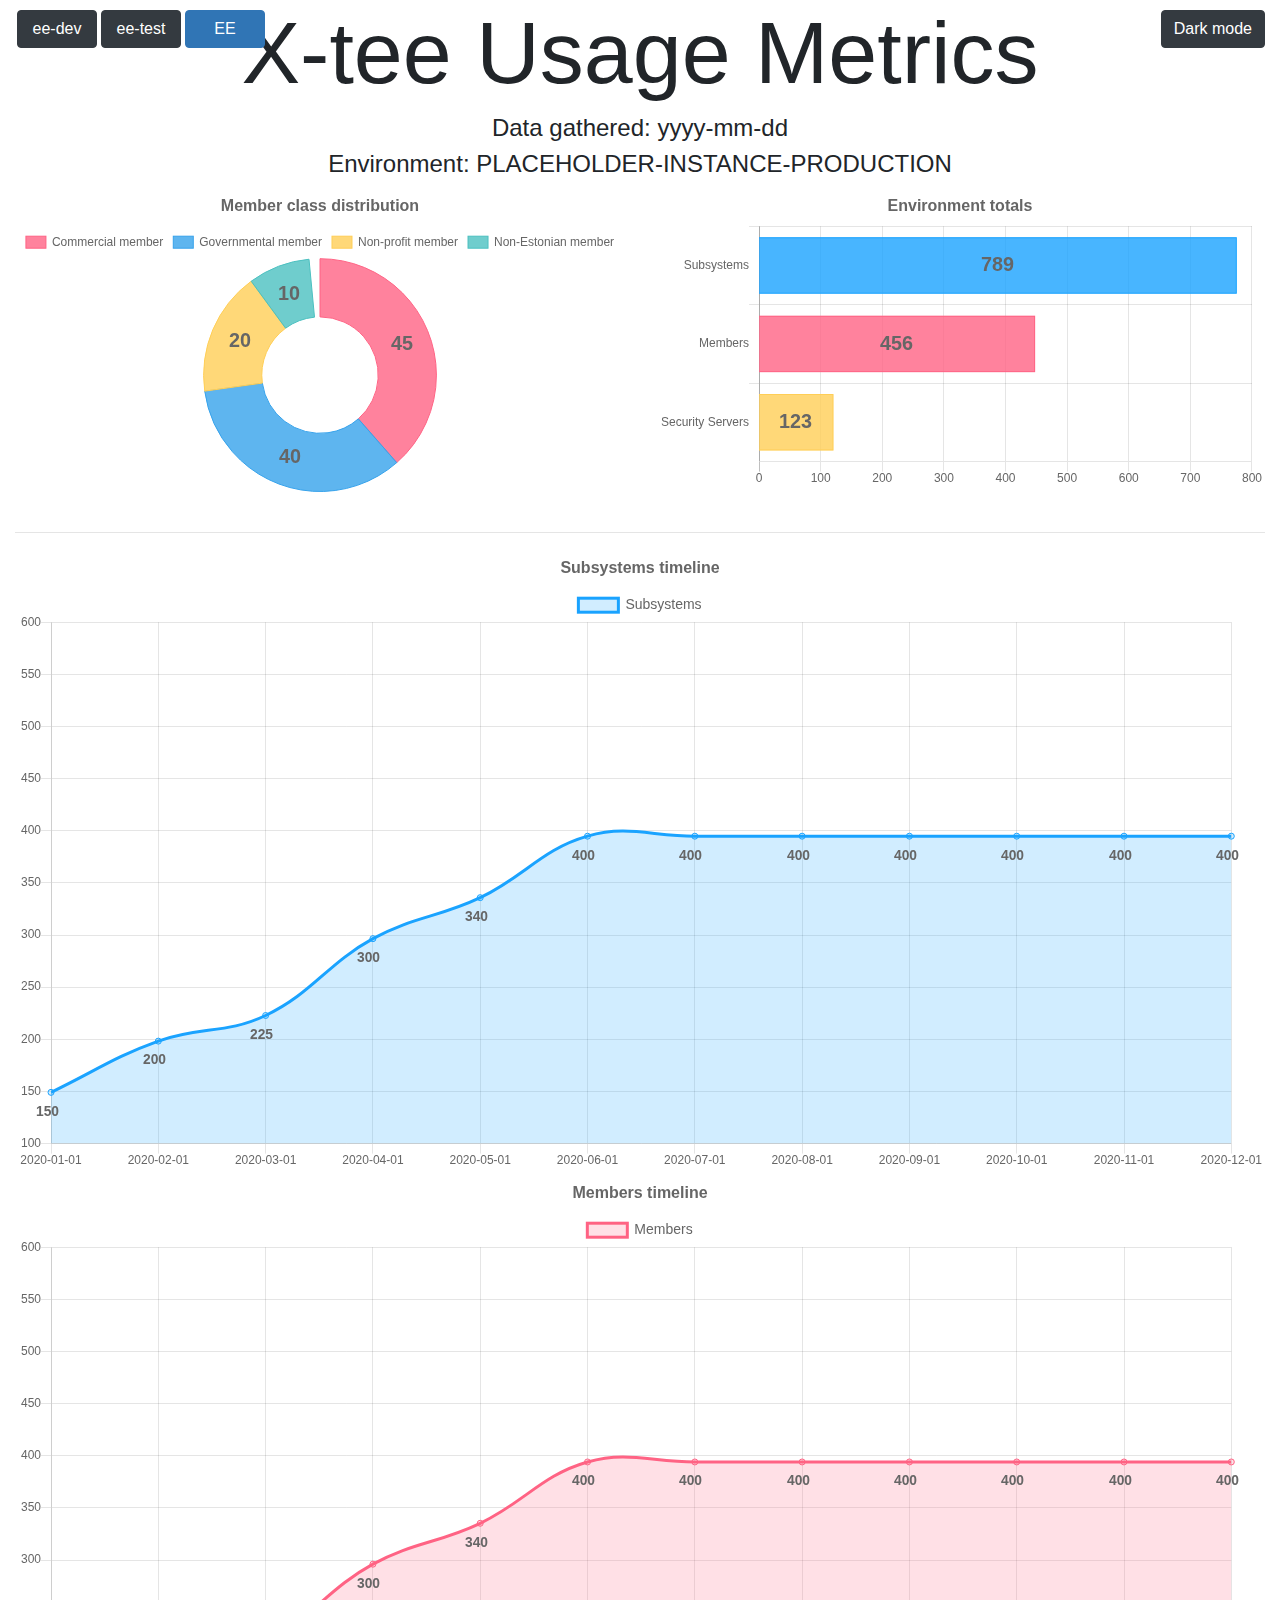
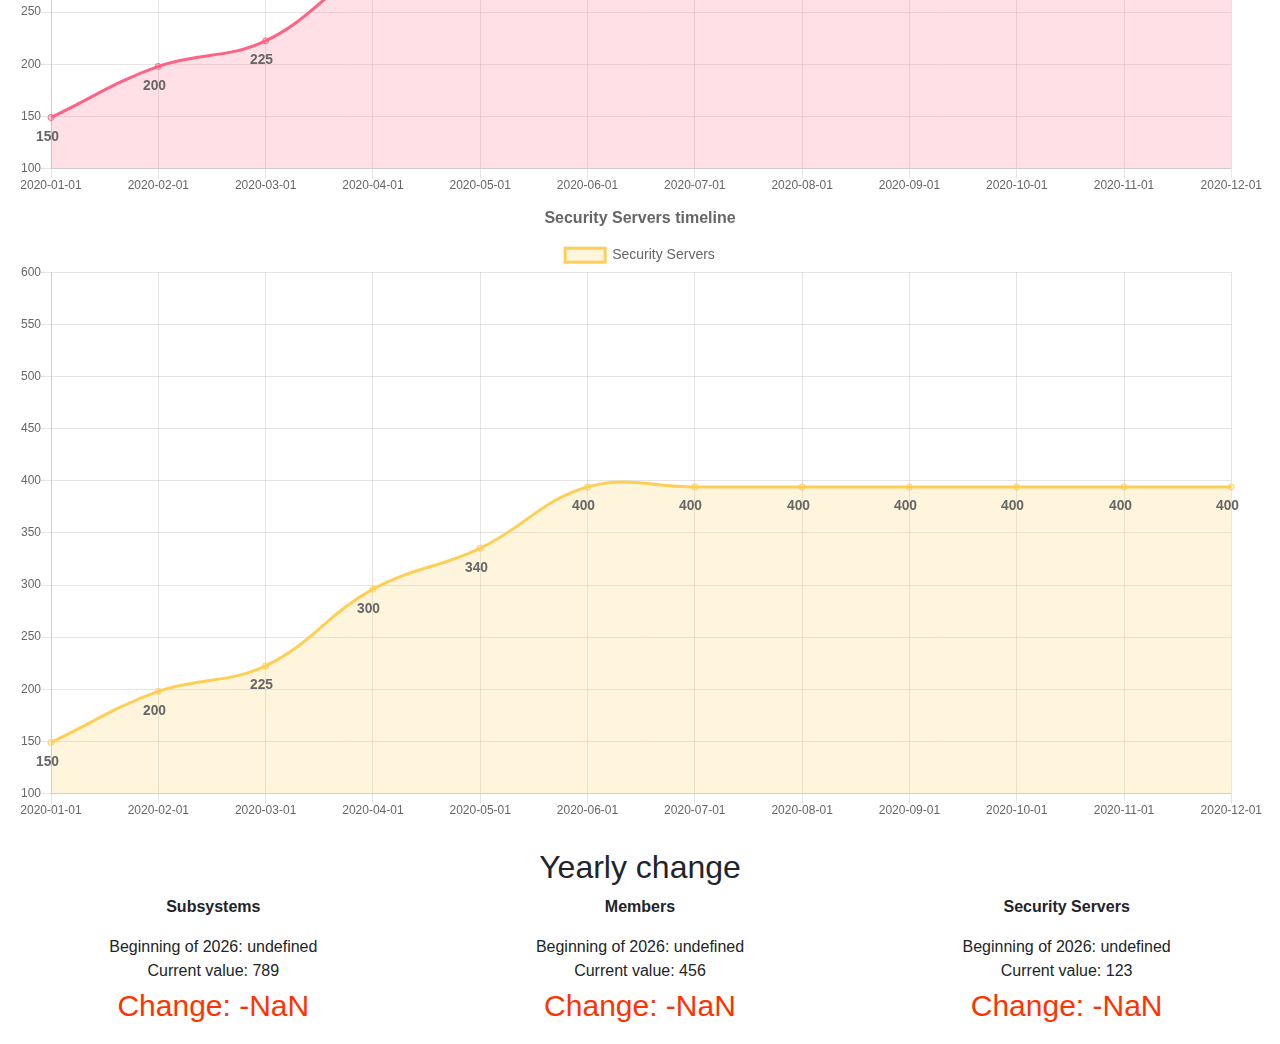
==== index.html @ 3089977f "Quality of life and responsive changes" ====
<!DOCTYPE html>
<html>

<head>
    <meta charset="UTF-8">
    <title>Dashboard</title>
    <script type="text/JavaScript">
        window.location.replace("./EE/");
    </script>

</head>

<body>
</body>

</html>
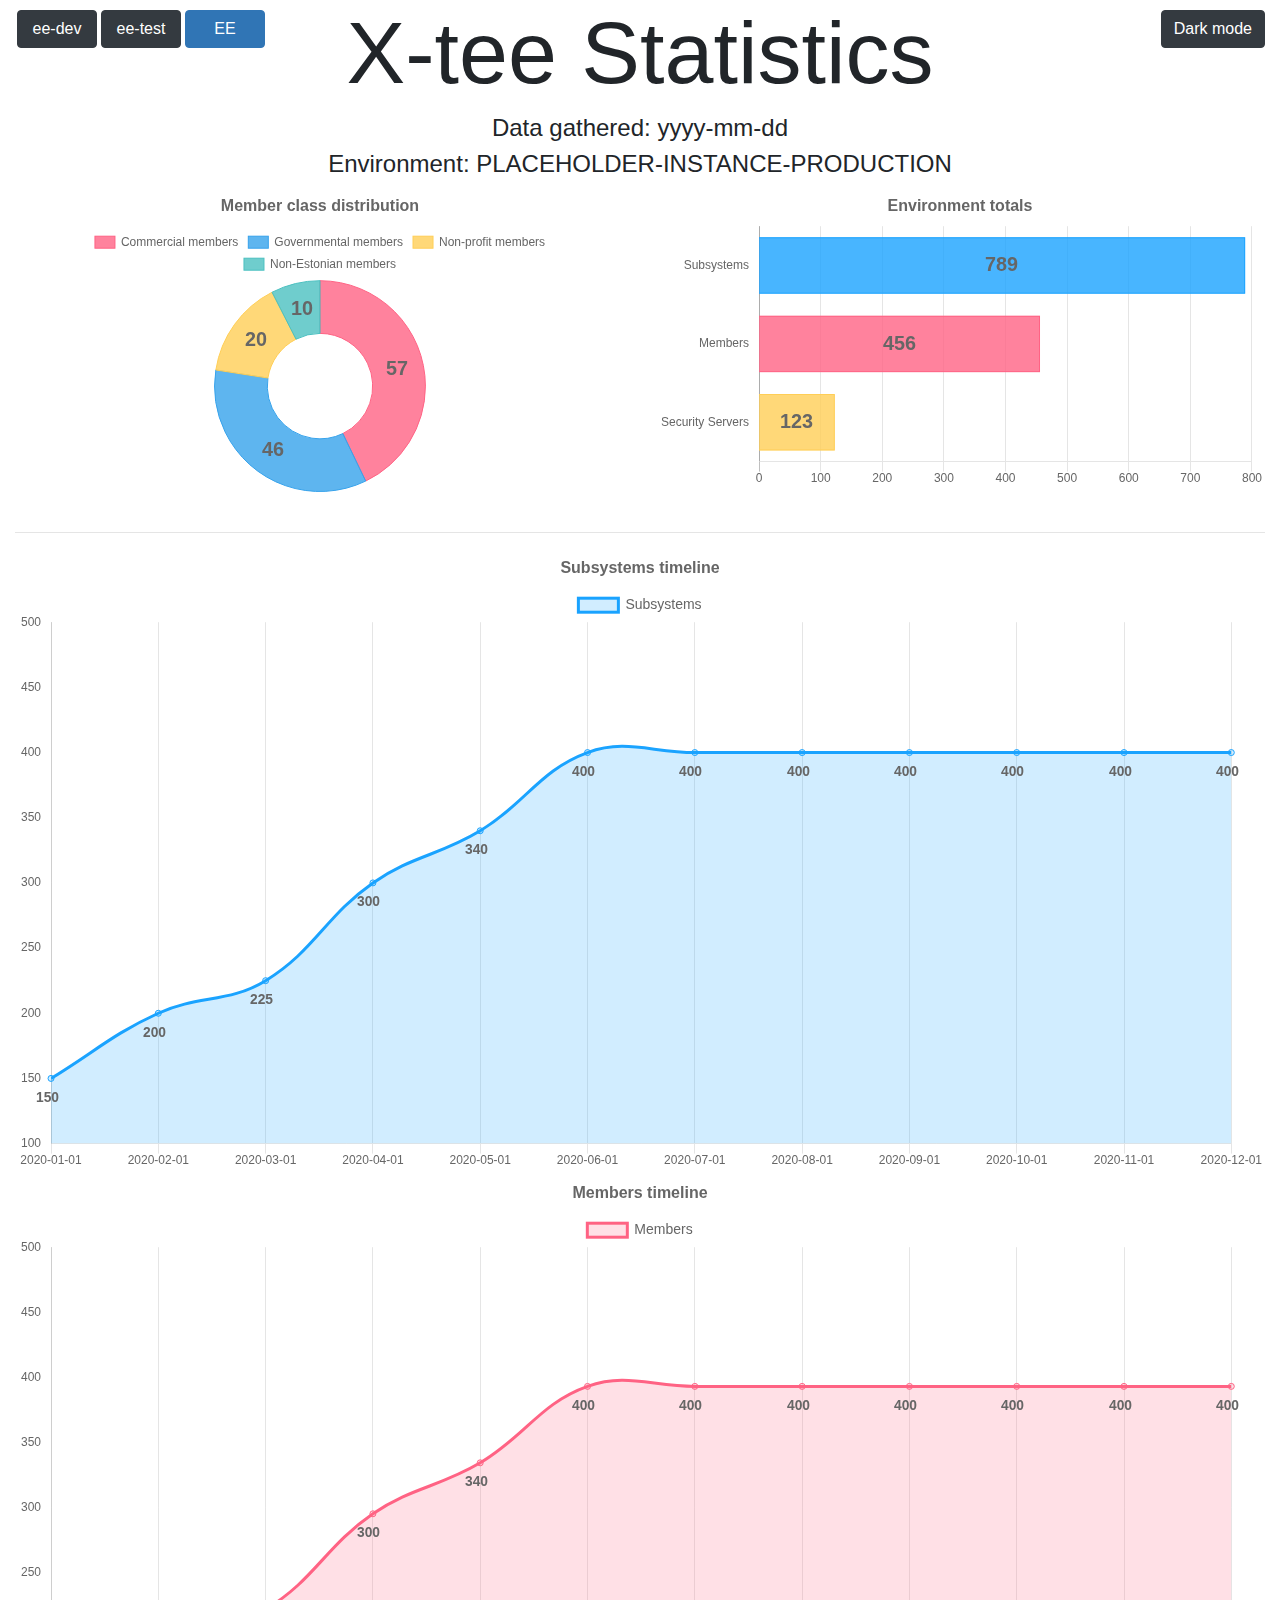
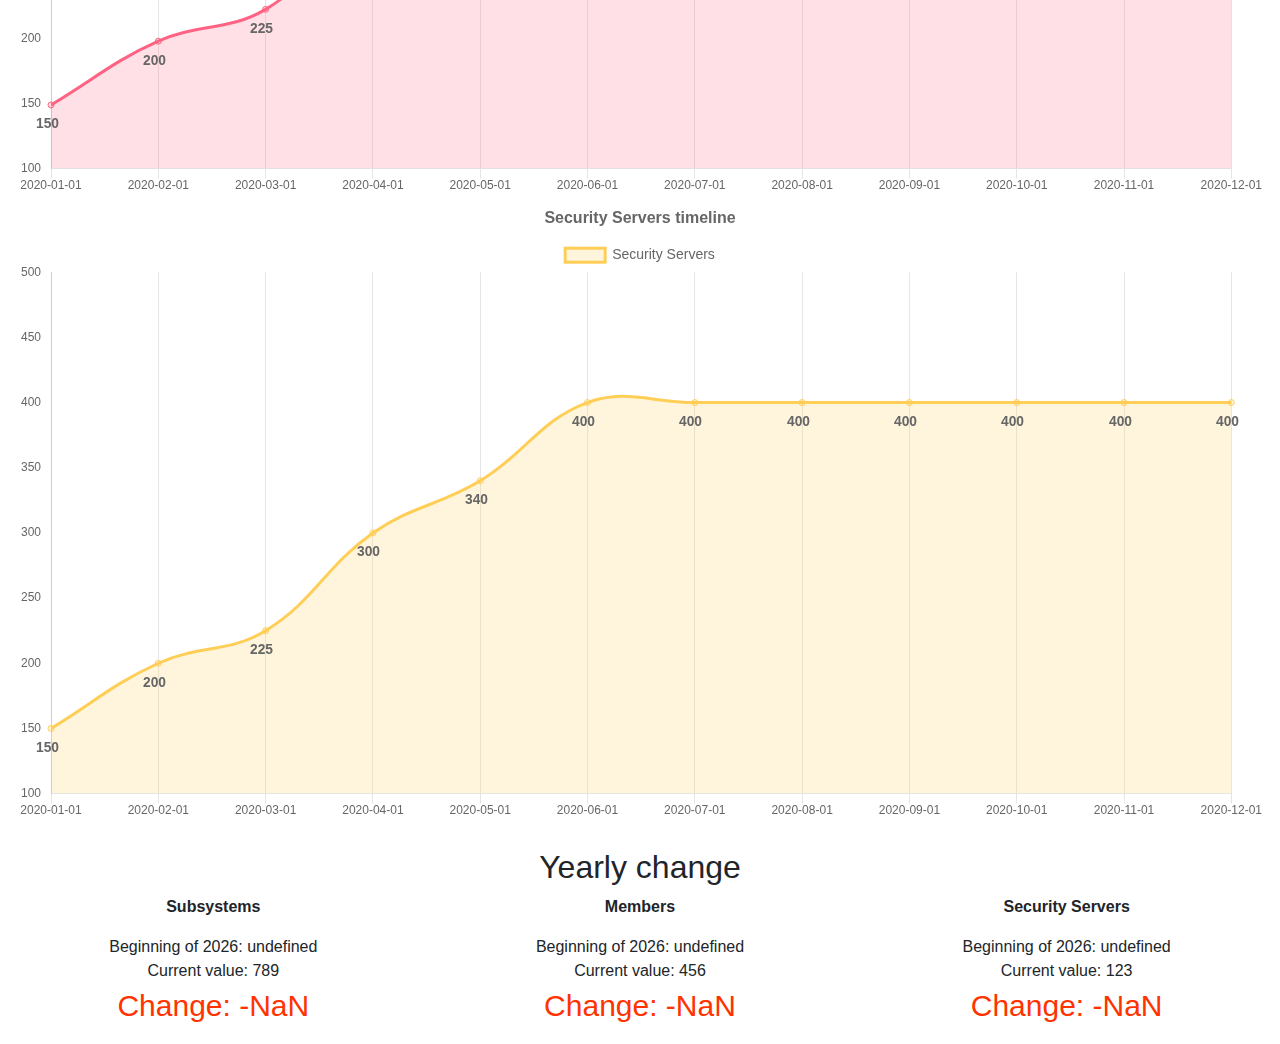
==== commit 930f1d2f: "Uses one index, charts now update" ====
--- a/index.html
+++ b/index.html
@@ -4,13 +4,103 @@
 <head>
     <meta charset="UTF-8">
     <title>Dashboard</title>
+    <link rel="stylesheet" type="text/css" href="css/bootstrap.css">
+    <link rel="stylesheet" type="text/css" href="css/Chart.css">
+    <script type="text/javascript" src="js/libs/Chart.js"></script>
+    <script type="text/javascript" src="js/libs/chartjs-datalabels.min.js"></script>
+    <script type="text/javascript" src="js/libs/jquery-3.4.1.min.js"></script>
     <script type="text/JavaScript">
-        window.location.replace("./EE/");
-    </script>
+            function AutoRefresh( t ) {
+                setTimeout("location.reload(true);", t);
+            }
+     </script>
 
 </head>
 
-<body>
+<body onload="JavaScript:AutoRefresh(600000);">
+    <div class="container" style="max-width: 100%;">
+
+        <button class="btn btn-dark" id="darkModeButton">Dark mode</button>
+        <button class="btn btn-dark btn-env" value="ee-dev" id="devButton" onclick="drawDiagrams(this.value)">ee-dev</button>
+        <button class="btn btn-dark btn-env" value="ee-test" id="testButton" onclick="drawDiagrams(this.value)">ee-test</button>
+        <button class="btn btn-dark btn-env" value="EE" id="prodButton" onclick="drawDiagrams(this.value)">EE</button>
+
+        <div class="row" id="titleRow">
+            <div class="col-12" style="text-align: center;">
+                <h1 id="title" class="display-2">X-tee Statistics</h1>
+                <h4 id="gatheredDate"></h4>
+                <h4 id="environmentTag"></h4>
+            </div>
+        </div>
+        <br>
+        <div class="row">
+            <div class="pieAndBarResize col-6">
+                <canvas id="membersPieCanvas"></canvas>
+            </div>
+            <div class="pieAndBarResize col-6">
+                <canvas id="environmentTotalsBarCanvas"></canvas>
+            </div>
+        </div>
+        <br>
+        <hr id="horizontalLine">
+        <div class="row">
+            <div class="timelineResize col-4">
+                <canvas id="subsystemsTimelineCanvas"></canvas>
+            </div>
+            <div class="timelineResize col-4">
+                <canvas id="membersTimelineCanvas"></canvas>
+            </div>
+            <div class="timelineResize col-4">
+                <canvas id="securityserversTimelineCanvas"></canvas>
+            </div>
+        </div>
+        <br>
+        <h2 class="sectionHeader">Yearly change</h2>
+        <div class="row">
+            <div class="col-4">
+                <div id="growth-subsystems" class="growthMetricContainer">
+                    <p style="font-weight: bold;">Subsystems</p>
+                    <p id="subsystemsBeginningValue" style="margin: 0px;"></p>
+                    <p id="subsystemsCurrentValue" style="margin: 0px;"></p>
+                    <p id="subsystemsGrowthChange" class="growthMetricNeutral"></p>
+                </div>
+            </div>
+            <div class="col-4">
+                <div id="growth-members" class="growthMetricContainer">
+                    <p style="font-weight: bold;">Members</p>
+                    <p id="membersBeginningValue" style="margin: 0px;"></p>
+                    <p id="membersCurrentValue" style="margin: 0px;"></p>
+                    <p id="membersGrowthChange" class="growthMetricNeutral"></p>
+                </div>
+            </div>
+            <div class="col-4">
+                <div id="growth-servers" class="growthMetricContainer">
+                    <p style="font-weight: bold;">Security Servers</p>
+                    <p id="serversBeginningValue" style="margin: 0px;"></p>
+                    <p id="serversCurrentValue" style="margin: 0px;"></p>
+                    <p id="serversGrowthChange" class="growthMetricNeutral"></p>
+                </div>
+            </div>
+        </div>
+    </div>
+
+    <script type="text/javascript" src="js/darkMode.js"></script>
+    <script type="text/javascript" src="js/yearlyChange.js"></script>
+    <script type="text/javascript" src="js/getDateAndInstance.js"></script>
+    <script type="text/javascript" src="js/graphs/membersDoughnutGraph.js"></script>
+    <script type="text/javascript" src="js/graphs/environmentTotalsBarGraph.js"></script>
+    <script type="text/javascript" src="js/graphs/timelineGraphs.js"></script>
+    <script type="text/javascript" src="js/resizeLayout.js"></script>
+    <script type="text/javascript" src="js/drawDiagrams.js"></script>
+
+    <script>
+        
+        drawDiagrams("EE");
+        $("#darkModeButton").click(function () {
+            toggleDarkMode();
+        });
+
+    </script>
 </body>
 
 </html>--- a/css/Chart.css
+++ b/css/Chart.css
@@ -0,0 +1,47 @@
+/*
+ * DOM element rendering detection
+ * https://davidwalsh.name/detect-node-insertion
+ */
+@keyframes chartjs-render-animation {
+	from { opacity: 0.99; }
+	to { opacity: 1; }
+}
+
+.chartjs-render-monitor {
+	animation: chartjs-render-animation 0.001s;
+}
+
+/*
+ * DOM element resizing detection
+ * https://github.com/marcj/css-element-queries
+ */
+.chartjs-size-monitor,
+.chartjs-size-monitor-expand,
+.chartjs-size-monitor-shrink {
+	position: absolute;
+	direction: ltr;
+	left: 0;
+	top: 0;
+	right: 0;
+	bottom: 0;
+	overflow: hidden;
+	pointer-events: none;
+	visibility: hidden;
+	z-index: -1;
+}
+
+.chartjs-size-monitor-expand > div {
+	position: absolute;
+	width: 1000000px;
+	height: 1000000px;
+	left: 0;
+	top: 0;
+}
+
+.chartjs-size-monitor-shrink > div {
+	position: absolute;
+	width: 200%;
+	height: 200%;
+	left: 0;
+	top: 0;
+}
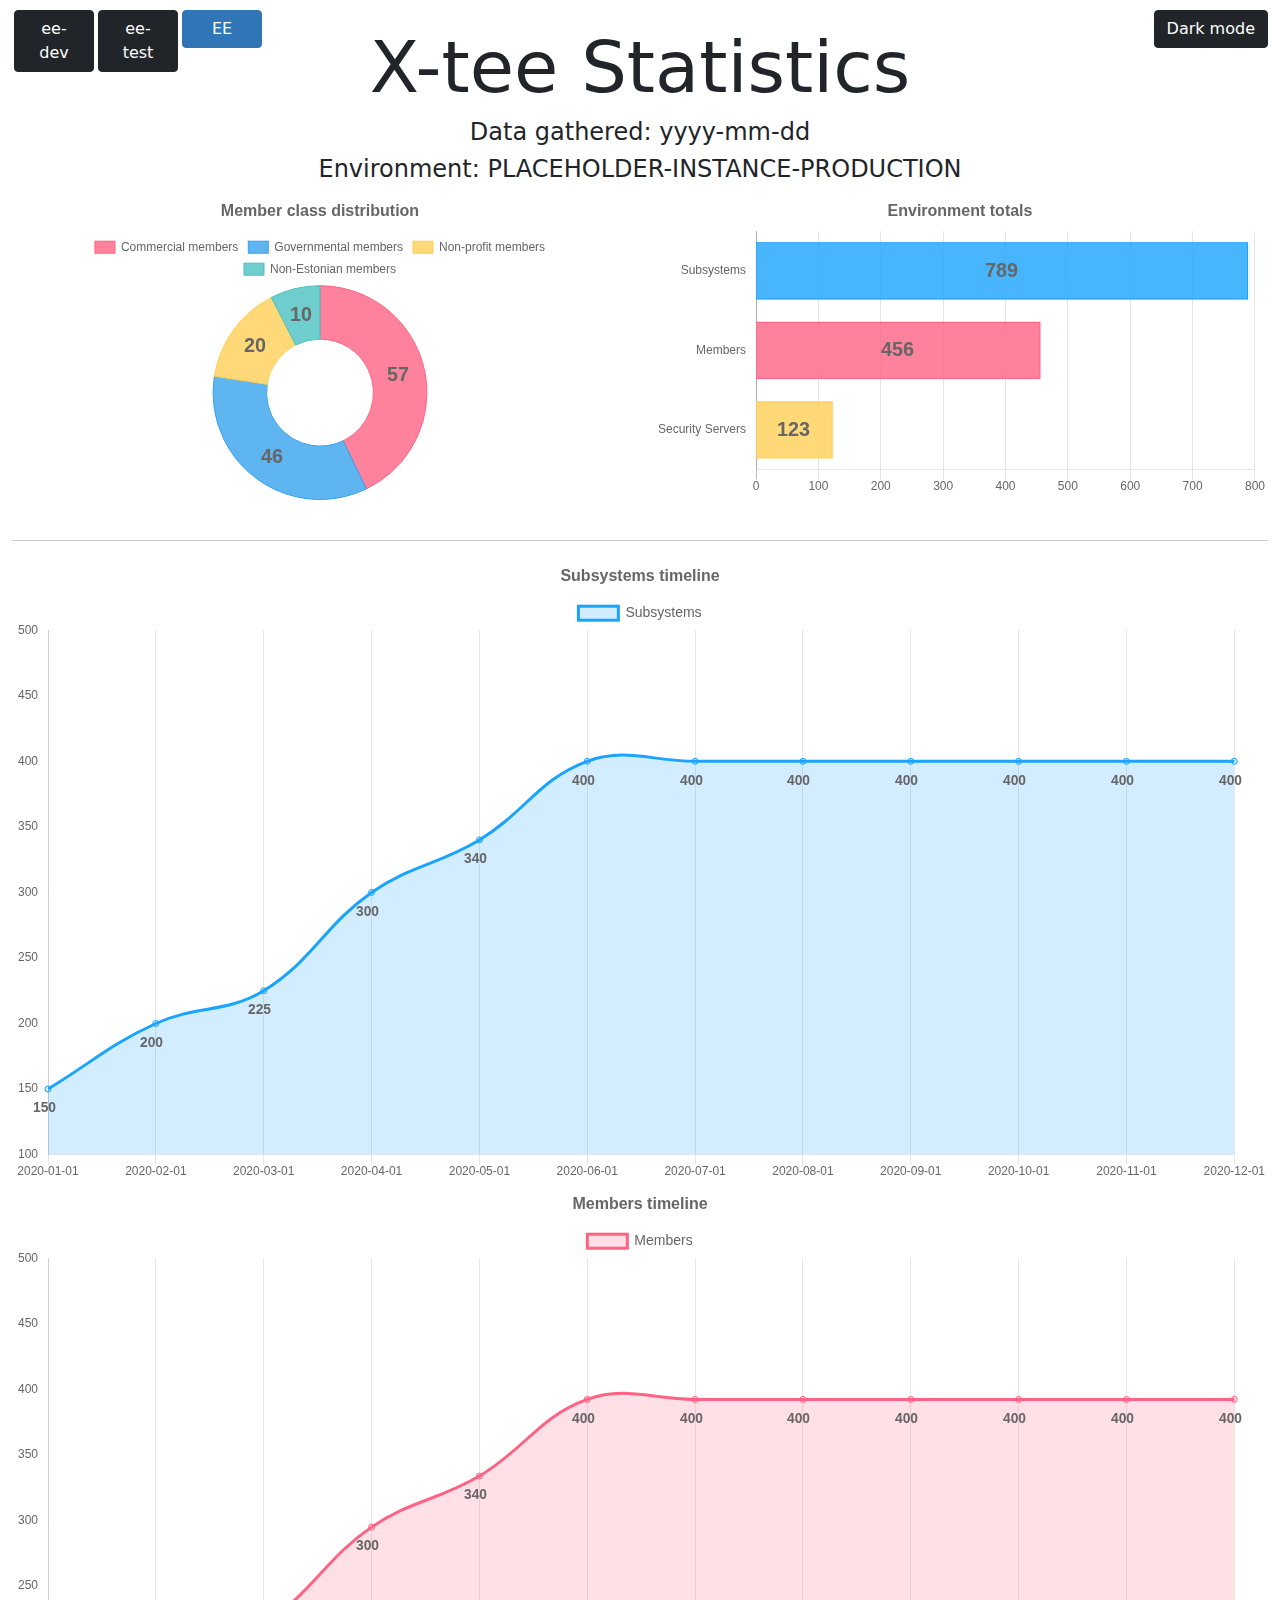
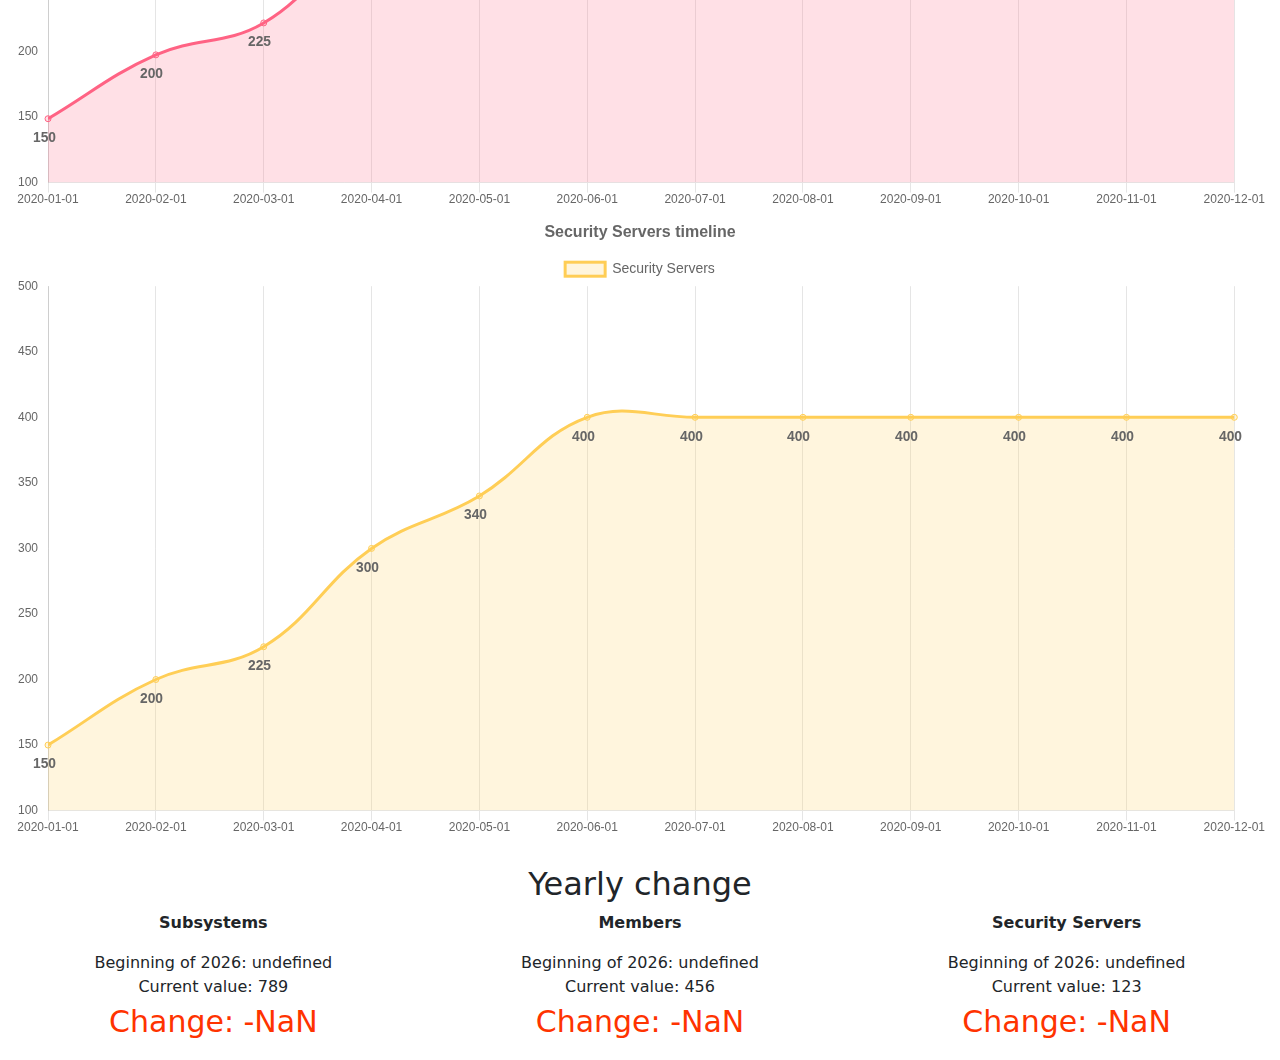
==== commit 6c563355: "Updated jQuery & bootstrap" ====
--- a/index.html
+++ b/index.html
@@ -5,10 +5,11 @@
     <meta charset="UTF-8">
     <title>Dashboard</title>
     <link rel="stylesheet" type="text/css" href="css/bootstrap.css">
+    <link rel="stylesheet" type="text/css" href="css/custom.css">
     <link rel="stylesheet" type="text/css" href="css/Chart.css">
     <script type="text/javascript" src="js/libs/Chart.js"></script>
     <script type="text/javascript" src="js/libs/chartjs-datalabels.min.js"></script>
-    <script type="text/javascript" src="js/libs/jquery-3.4.1.min.js"></script>
+    <script type="text/javascript" src="js/libs/jquery-3.7.1.min.js"></script>
     <script type="text/JavaScript">
             function AutoRefresh( t ) {
                 setTimeout("location.reload(true);", t);
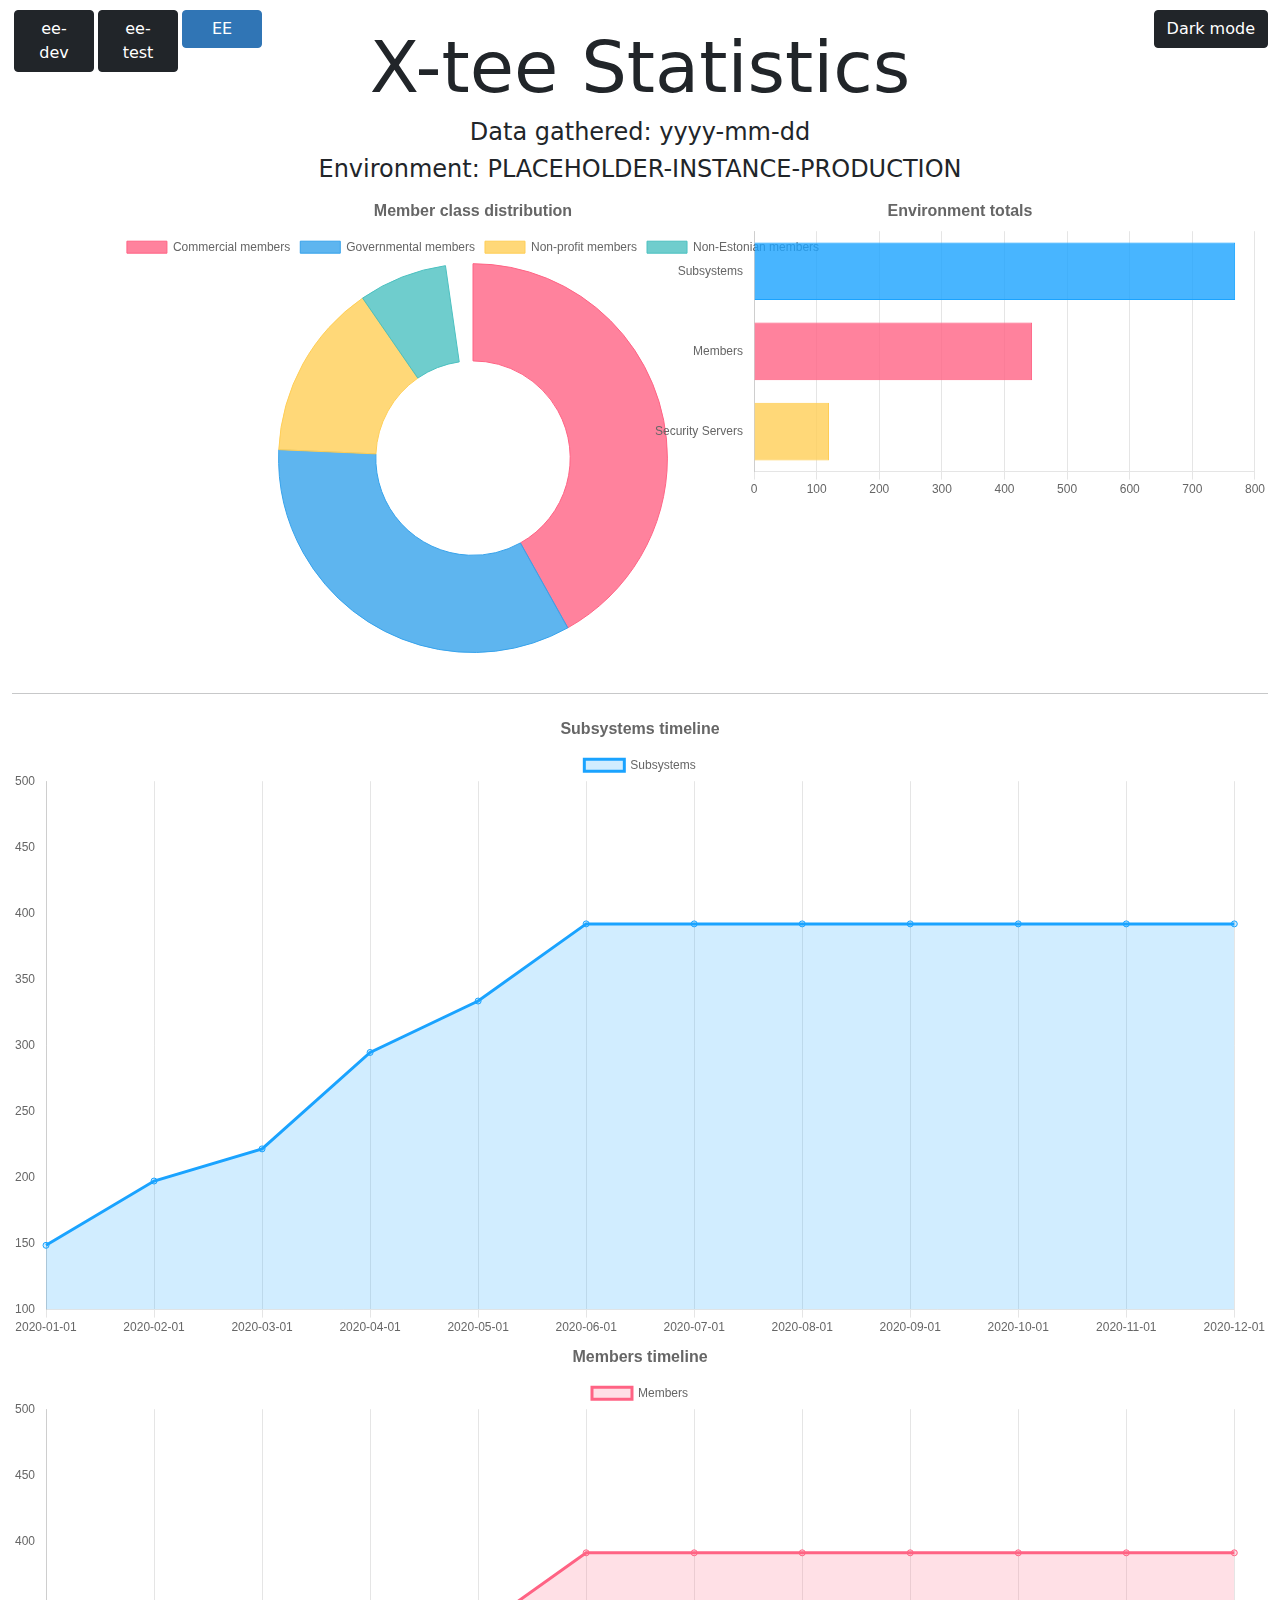
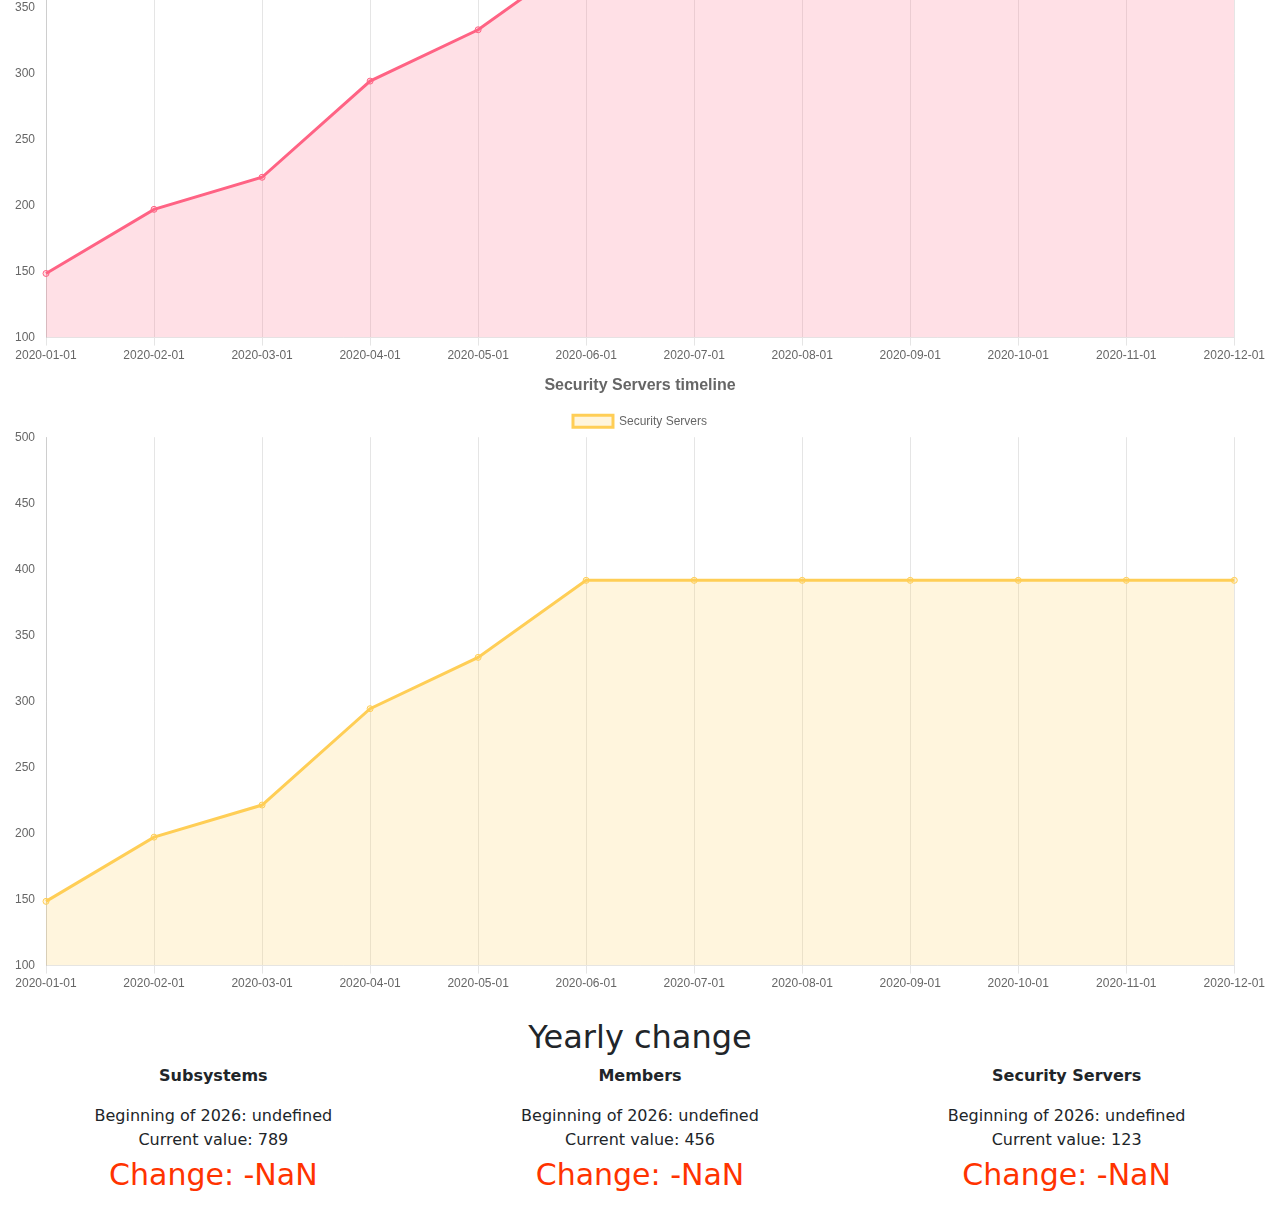
==== commit 2ebd60dd: "ChartJS V3 update" ====
--- a/index.html
+++ b/index.html
@@ -6,9 +6,13 @@
     <title>Dashboard</title>
     <link rel="stylesheet" type="text/css" href="css/bootstrap.css">
     <link rel="stylesheet" type="text/css" href="css/custom.css">
+    <!--
     <link rel="stylesheet" type="text/css" href="css/Chart.css">
     <script type="text/javascript" src="js/libs/Chart.js"></script>
     <script type="text/javascript" src="js/libs/chartjs-datalabels.min.js"></script>
+    -->
+    <script type="text/javascript" src="js/libs/chartV3/chart.js"></script>
+    <script type="text/javascript" src="js/libs/chartV3/chartjs-plugin-datalabels.min.js"></script>
     <script type="text/javascript" src="js/libs/jquery-3.7.1.min.js"></script>
     <script type="text/JavaScript">
             function AutoRefresh( t ) {
@@ -36,7 +40,7 @@
         <br>
         <div class="row">
             <div class="pieAndBarResize col-6">
-                <canvas id="membersPieCanvas"></canvas>
+                <canvas id="membersPieCanvas" width="922" height="461"></canvas>
             </div>
             <div class="pieAndBarResize col-6">
                 <canvas id="environmentTotalsBarCanvas"></canvas>
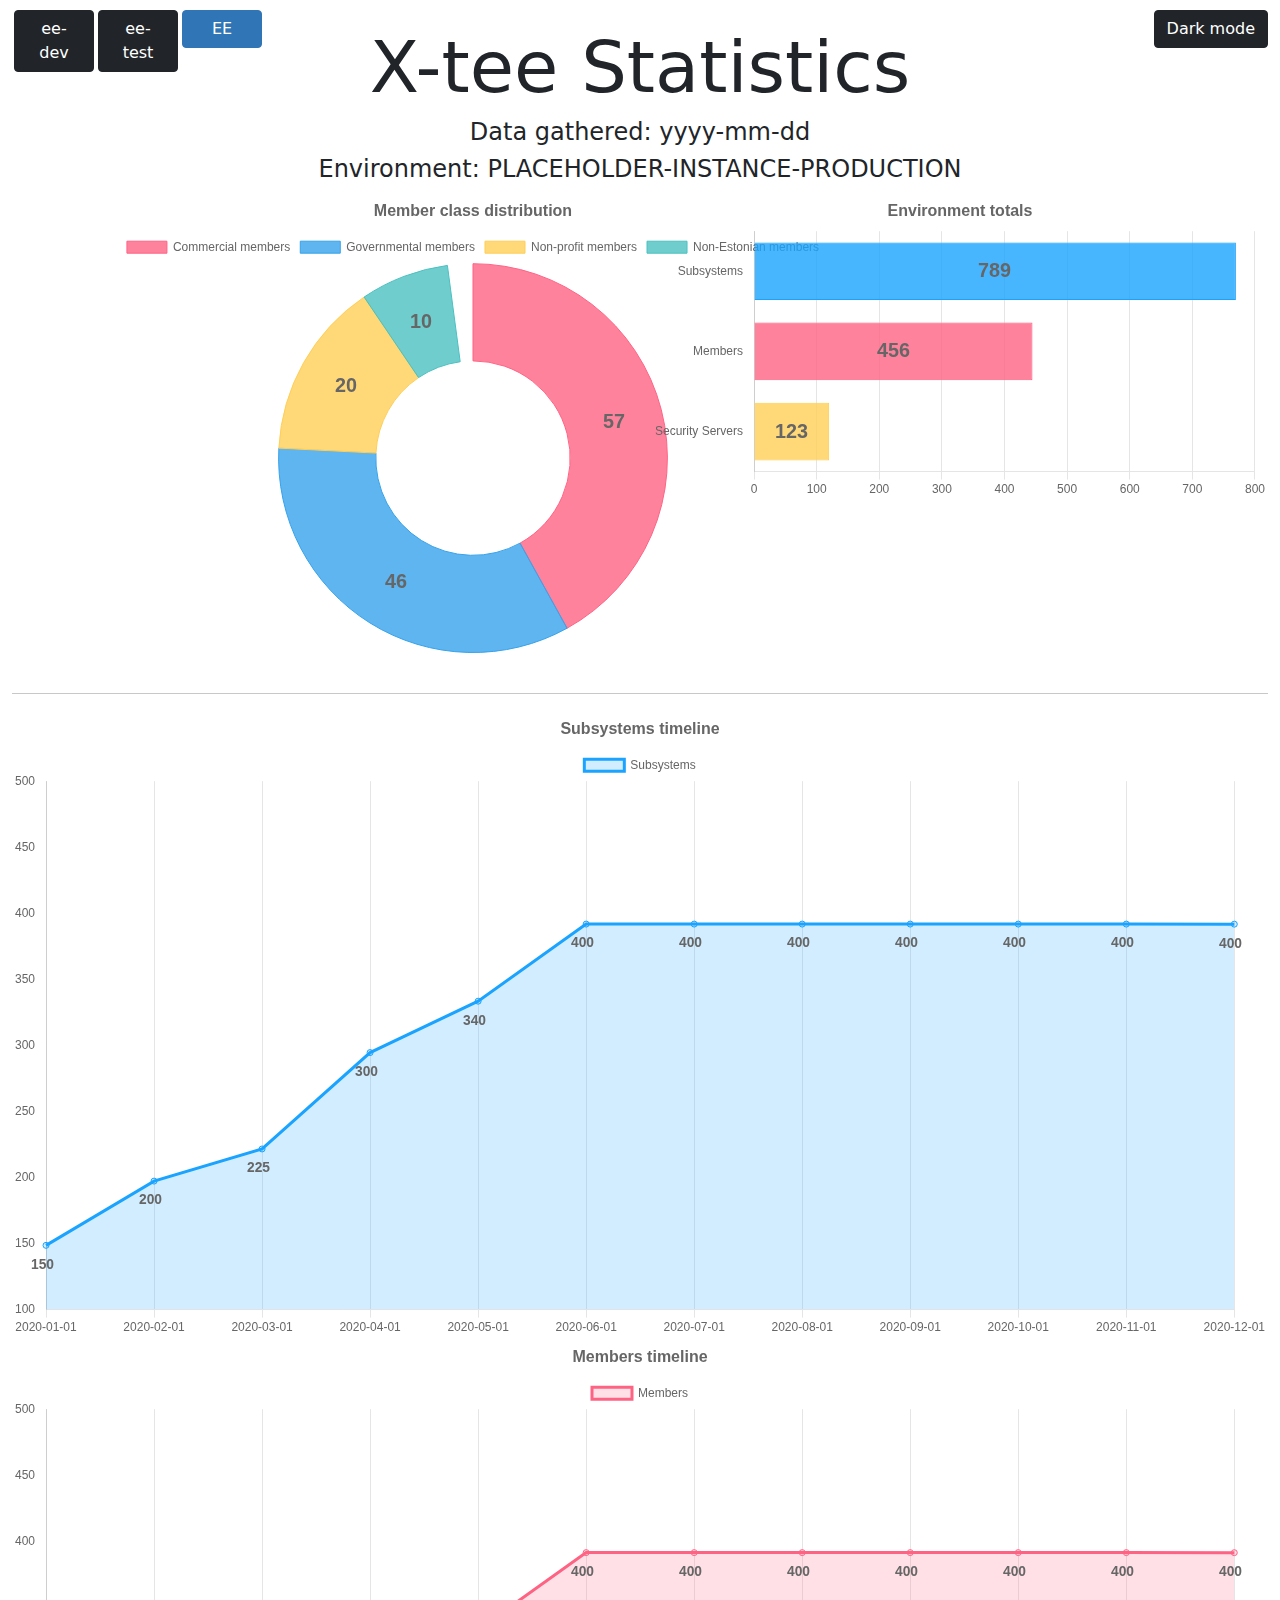
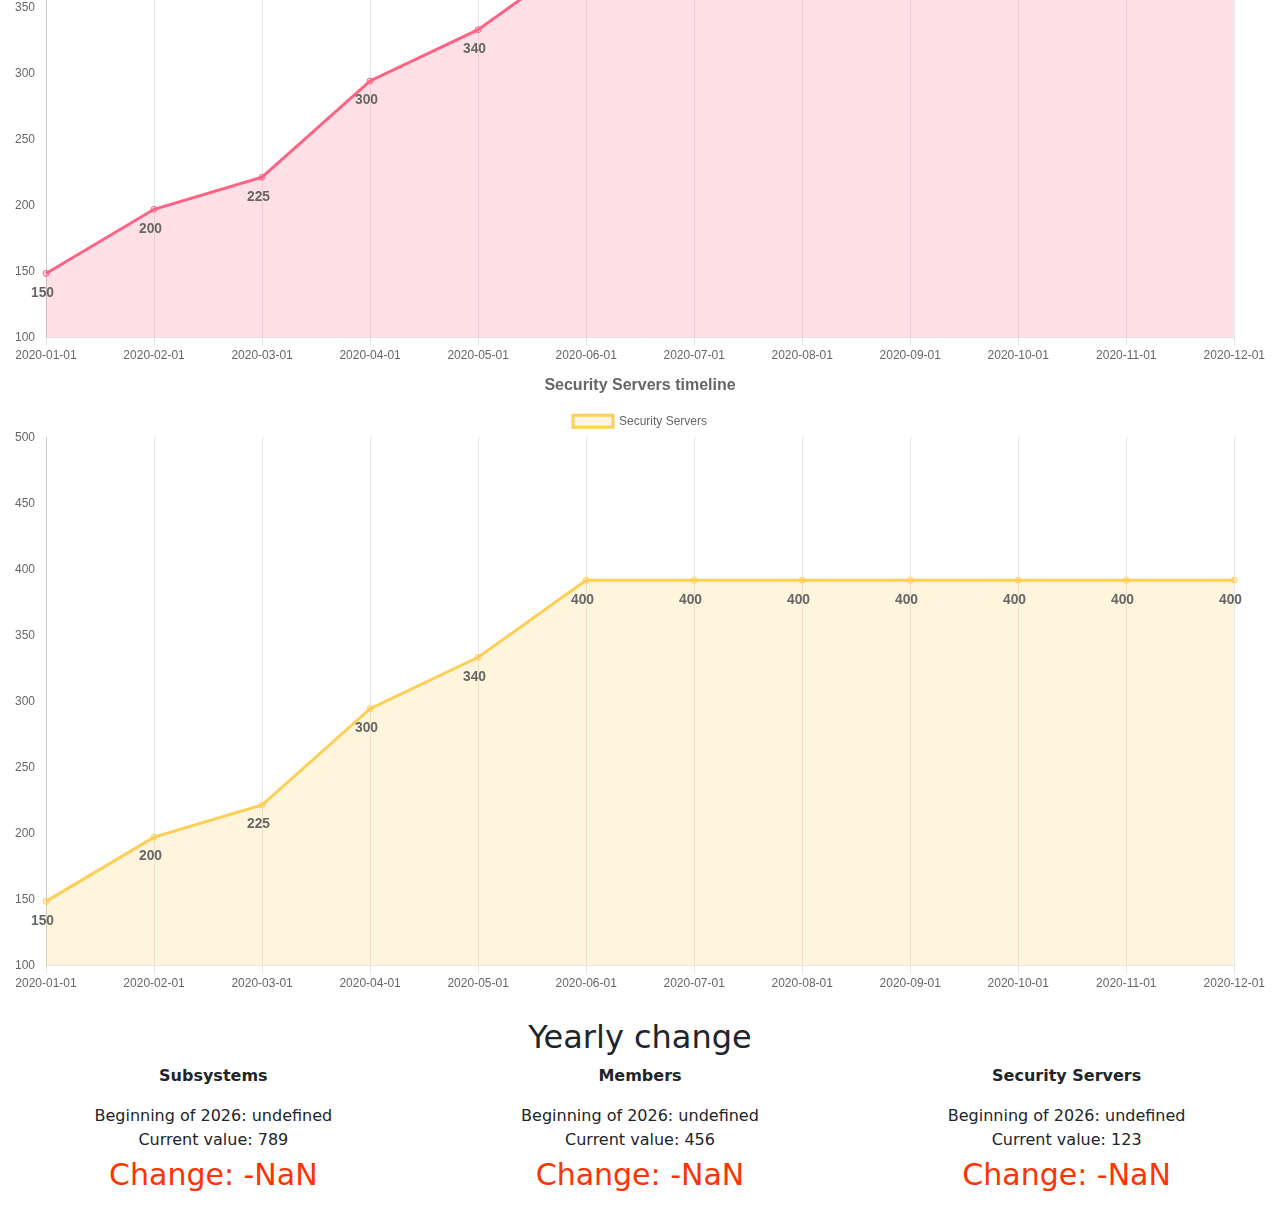
==== commit 20346016: "ChartJS updated to V4" ====
--- a/index.html
+++ b/index.html
@@ -6,19 +6,14 @@
     <title>Dashboard</title>
     <link rel="stylesheet" type="text/css" href="css/bootstrap.css">
     <link rel="stylesheet" type="text/css" href="css/custom.css">
-    <!--
-    <link rel="stylesheet" type="text/css" href="css/Chart.css">
-    <script type="text/javascript" src="js/libs/Chart.js"></script>
-    <script type="text/javascript" src="js/libs/chartjs-datalabels.min.js"></script>
-    -->
-    <script type="text/javascript" src="js/libs/chartV3/chart.js"></script>
-    <script type="text/javascript" src="js/libs/chartV3/chartjs-plugin-datalabels.min.js"></script>
+    <script type="text/javascript" src="js/libs/chartV4/chart.umd.js"></script>
+    <script type="text/javascript" src="js/libs/chartV4/chartjs-plugin-datalabels.min.js"></script>
     <script type="text/javascript" src="js/libs/jquery-3.7.1.min.js"></script>
     <script type="text/JavaScript">
             function AutoRefresh( t ) {
                 setTimeout("location.reload(true);", t);
             }
-     </script>
+    </script>
 
 </head>
 
